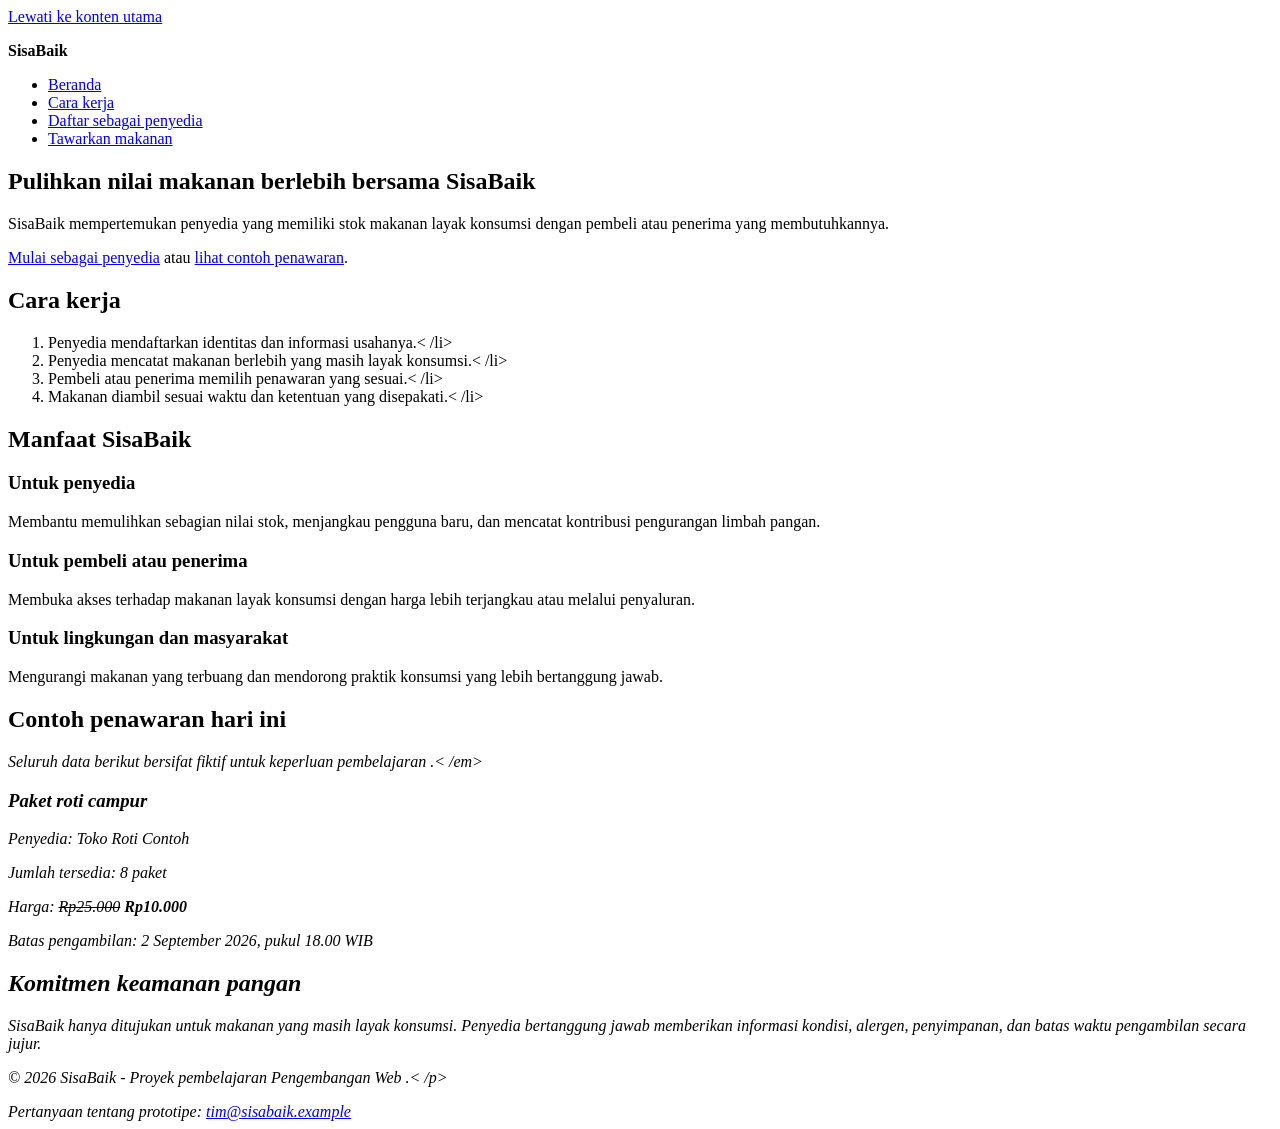
==== index.html @ 5f99ec4d "feat: add semantic SisaBaik information page" ====
<! doctype html>
<html lang="id">
<head>
    <meta charset="utf-8">
    <meta name="viewport" content="width=device-width, initial-scale=1">
    <meta
    name="description"
    content="SisaBaik membantu penyedia menawarkan makanan berlebih agar tetap bernilai, terjangkau, dan tidak
    terbuang."
    >
<title>Beranda | SisaBaik</title>
</head>
<body>
 <a href="#konten-utama">Lewati ke konten utama</a>

<header>
 <p><strong>SisaBaik</strong></p>
 <nav aria-label="Navigasi utama">
 <ul>
 <li><a href="index.html" aria-current="page">Beranda</a></li>
 <li><a href="#cara-kerja">Cara kerja</a></li>
 <li><a href="daftar-penyedia.html">Daftar sebagai penyedia</a></li>
 <li><a href="tawarkan-makanan.html">Tawarkan makanan</a></li>
</ul>
</nav>
</header>

<main id="konten-utama" tabindex="-1">
<section aria-labelledby="judul-utama">
<h1 id="judul-utama">Pulihkan nilai makanan berlebih bersama SisaBaik</h1>
<p>
SisaBaik mempertemukan penyedia yang memiliki stok makanan layak
konsumsi dengan pembeli atau penerima yang membutuhkannya.
</p>

<p>
<a href="daftar-penyedia.html">Mulai sebagai penyedia</a>
atau
<a href="#penawaran-contoh">lihat contoh penawaran</a>.
</p>
</section>

<section id="cara-kerja" aria-labelledby="judul-cara-kerja">
<h2 id="judul-cara-kerja">Cara kerja</h2>
<ol>
<li>Penyedia mendaftarkan identitas dan informasi usahanya.< /li>
<li>Penyedia mencatat makanan berlebih yang masih layak konsumsi.< /li>
<li>Pembeli atau penerima memilih penawaran yang sesuai.< /li>
<li>Makanan diambil sesuai waktu dan ketentuan yang disepakati.< /li>
</ol>
</section>

<section aria-labelledby="judul-manfaat">
<h2 id="judul-manfaat">Manfaat SisaBaik</h2>

<article>
<h3>Untuk penyedia</h3>
<p>
Membantu memulihkan sebagian nilai stok, menjangkau pengguna baru,
dan mencatat kontribusi pengurangan limbah pangan.
</p>
</article>

<article>
<h3>Untuk pembeli atau penerima</h3>
<p>
Membuka akses terhadap makanan layak konsumsi dengan harga lebih
terjangkau atau melalui penyaluran.
</p>
</article>

<article>
<h3>Untuk lingkungan dan masyarakat</h3>
<p>
Mengurangi makanan yang terbuang dan mendorong praktik konsumsi
yang lebih bertanggung jawab.
</p>
</article>
</section>

<section id="penawaran-contoh" aria-labelledby="judul-penawaran">
<h2 id="judul-penawaran">Contoh penawaran hari ini</h2>
<p><em>Seluruh data berikut bersifat fiktif untuk keperluan pembelajaran .< /em></p>

<article>
<h3>Paket roti campur</h3>
<p>Penyedia: Toko Roti Contoh</p>
<p>Jumlah tersedia: <data value="8">8 paket</data></p>
<p>Harga: <del>Rp25.000</del> <strong>Rp10.000</strong></p>
<p>
Batas pengambilan:
<time datetime="2026-09-02T18:00:00+07:00">
2 September 2026, pukul 18.00 WIB
</time>
</p>
</article>
</section>

<section aria-labelledby="judul-keamanan">
<h2 id="judul-keamanan">Komitmen keamanan pangan</h2>
<p>

SisaBaik hanya ditujukan untuk makanan yang masih layak konsumsi.
Penyedia bertanggung jawab memberikan informasi kondisi, alergen,
penyimpanan, dan batas waktu pengambilan secara jujur.
</p>
</section>
</main>

<footer>
<p>&copy; 2026 SisaBaik - Proyek pembelajaran Pengembangan Web .< /p>
<address>
Pertanyaan tentang prototipe:
<a href="mailto:tim@sisabaik.example">tim@sisabaik.example</a>
</address>
</footer>
</body>
</html>
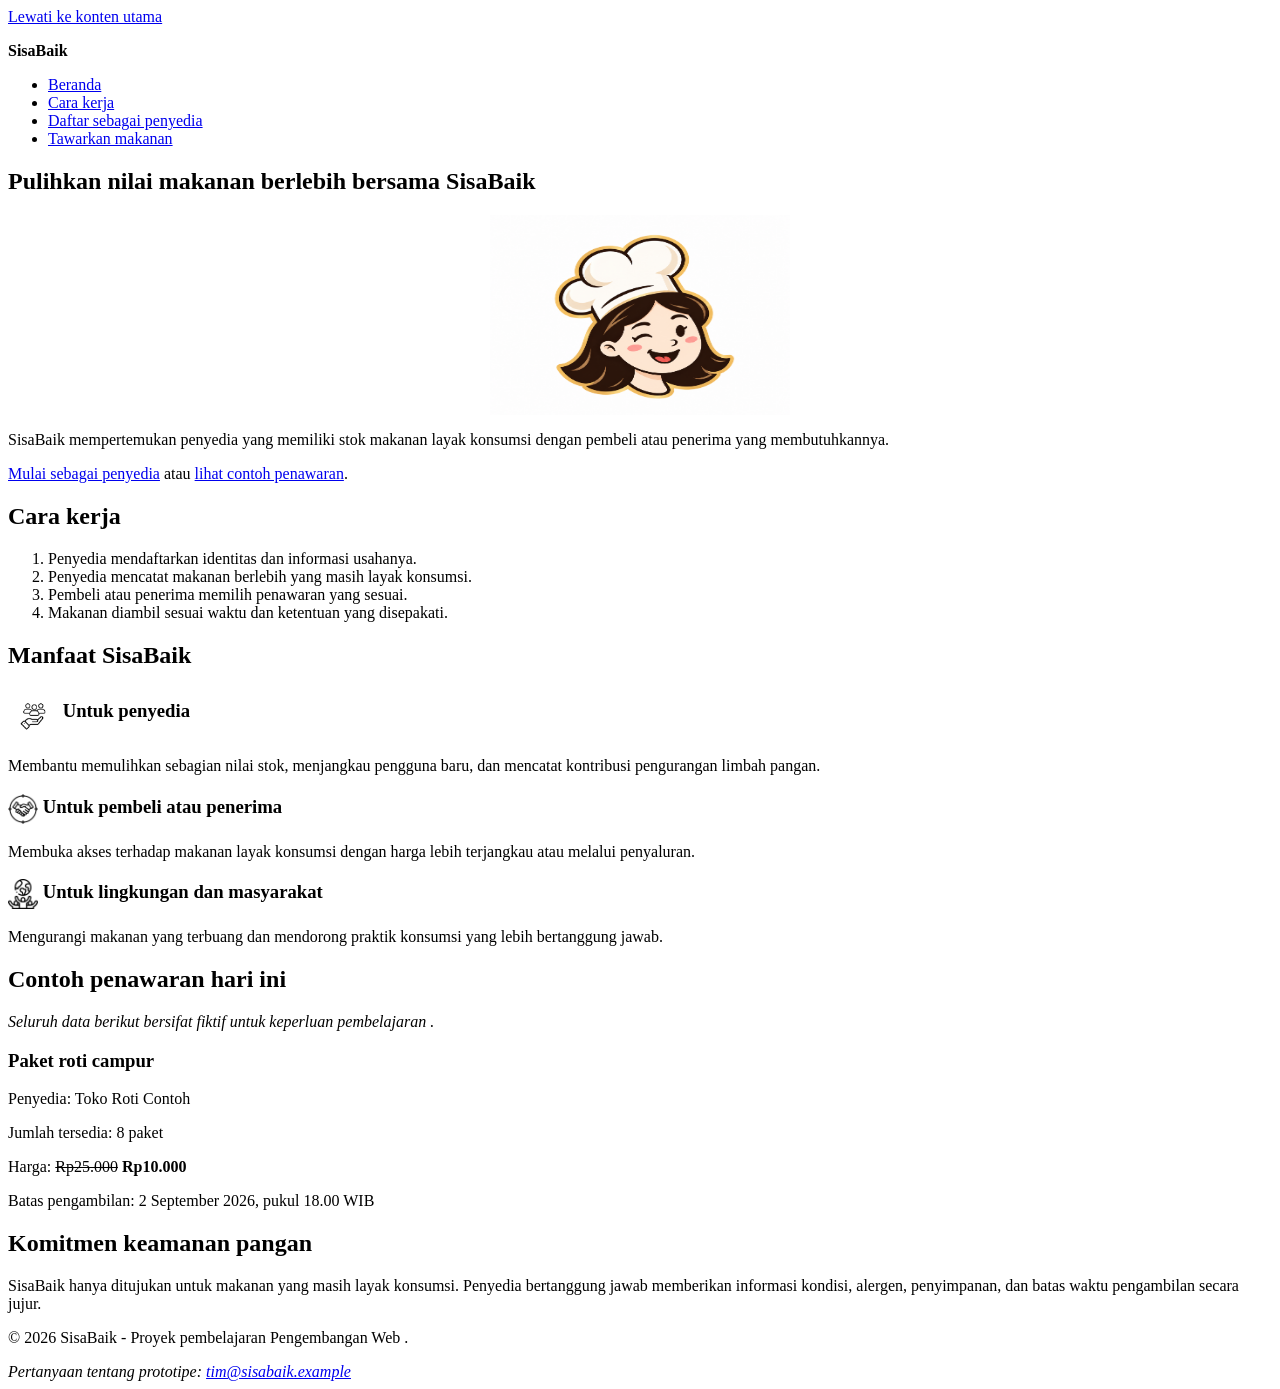
==== commit 5f84256b: "feat: add accessible surplus food offer form" ====
--- a/index.html
+++ b/index.html
@@ -1,119 +1,149 @@
-<! doctype html>
-<html lang="id">
-<head>
-    <meta charset="utf-8">
-    <meta name="viewport" content="width=device-width, initial-scale=1">
-    <meta
-    name="description"
-    content="SisaBaik membantu penyedia menawarkan makanan berlebih agar tetap bernilai, terjangkau, dan tidak
-    terbuang."
-    >
-<title>Beranda | SisaBaik</title>
-</head>
-<body>
- <a href="#konten-utama">Lewati ke konten utama</a>
+<!doctype html>
+    <html lang="id">
 
-<header>
- <p><strong>SisaBaik</strong></p>
- <nav aria-label="Navigasi utama">
- <ul>
- <li><a href="index.html" aria-current="page">Beranda</a></li>
- <li><a href="#cara-kerja">Cara kerja</a></li>
- <li><a href="daftar-penyedia.html">Daftar sebagai penyedia</a></li>
- <li><a href="tawarkan-makanan.html">Tawarkan makanan</a></li>
-</ul>
-</nav>
-</header>
+    <head>
+        <meta charset="utf-8">
+        <meta name="viewport" content="width=device-width, initial-scale=1">
+        <meta name="description" content="SisaBaik membantu penyedia menawarkan makanan berlebih agar tetap bernilai, terjangkau, dan tidak
+    terbuang.">
+        <title>Beranda | SisaBaik</title>
+    </head>
 
-<main id="konten-utama" tabindex="-1">
-<section aria-labelledby="judul-utama">
-<h1 id="judul-utama">Pulihkan nilai makanan berlebih bersama SisaBaik</h1>
-<p>
-SisaBaik mempertemukan penyedia yang memiliki stok makanan layak
-konsumsi dengan pembeli atau penerima yang membutuhkannya.
-</p>
+    <body>
+        <a href="#konten-utama">Lewati ke konten utama</a>
 
-<p>
-<a href="daftar-penyedia.html">Mulai sebagai penyedia</a>
-atau
-<a href="#penawaran-contoh">lihat contoh penawaran</a>.
-</p>
-</section>
+        <header>
+            <p><strong>SisaBaik</strong></p>
+            <nav aria-label="Navigasi utama">
+                <ul>
+                    <li><a href="index.html" aria-current="page">Beranda</a></li>
+                    <li><a href="#cara-kerja">Cara kerja</a></li>
+                    <li><a href="daftar-penyedia.html">Daftar sebagai penyedia</a></li>
+                    <li><a href="tawarkan-makanan.html">Tawarkan makanan</a></li>
+                </ul>
+            </nav>
+        </header>
 
-<section id="cara-kerja" aria-labelledby="judul-cara-kerja">
-<h2 id="judul-cara-kerja">Cara kerja</h2>
-<ol>
-<li>Penyedia mendaftarkan identitas dan informasi usahanya.< /li>
-<li>Penyedia mencatat makanan berlebih yang masih layak konsumsi.< /li>
-<li>Pembeli atau penerima memilih penawaran yang sesuai.< /li>
-<li>Makanan diambil sesuai waktu dan ketentuan yang disepakati.< /li>
-</ol>
-</section>
+        <main id="konten-utama" tabindex="-1">
+            <section aria-labelledby="judul-utama">
+                <h1 id="judul-utama">Pulihkan nilai makanan berlebih bersama SisaBaik</h1>
 
-<section aria-labelledby="judul-manfaat">
-<h2 id="judul-manfaat">Manfaat SisaBaik</h2>
+                <img 
+                src="image/Logo_SisaBaik.png" 
+                alt="Logo SisaBaik" 
+                width="300" height="200"
+                style="display: block; margin: 0 auto;">
 
-<article>
-<h3>Untuk penyedia</h3>
-<p>
-Membantu memulihkan sebagian nilai stok, menjangkau pengguna baru,
-dan mencatat kontribusi pengurangan limbah pangan.
-</p>
-</article>
+                <p>
+                    SisaBaik mempertemukan penyedia yang memiliki stok makanan layak
+                    konsumsi dengan pembeli atau penerima yang membutuhkannya.
+                </p>
 
-<article>
-<h3>Untuk pembeli atau penerima</h3>
-<p>
-Membuka akses terhadap makanan layak konsumsi dengan harga lebih
-terjangkau atau melalui penyaluran.
-</p>
-</article>
+                <p>
+                    <a href="daftar-penyedia.html">Mulai sebagai penyedia</a>
+                    atau
+                    <a href="#penawaran-contoh">lihat contoh penawaran</a>.
+                </p>
+            </section>
 
-<article>
-<h3>Untuk lingkungan dan masyarakat</h3>
-<p>
-Mengurangi makanan yang terbuang dan mendorong praktik konsumsi
-yang lebih bertanggung jawab.
-</p>
-</article>
-</section>
+            <section id="cara-kerja" aria-labelledby="judul-cara-kerja">
+                <h2 id="judul-cara-kerja">Cara kerja</h2>
+                <ol>
+                    <li>Penyedia mendaftarkan identitas dan informasi usahanya.</li>
+                    <li>Penyedia mencatat makanan berlebih yang masih layak konsumsi.</li>
+                    <li>Pembeli atau penerima memilih penawaran yang sesuai.</li>
+                    <li>Makanan diambil sesuai waktu dan ketentuan yang disepakati.</li>
+                </ol>
+            </section>
 
-<section id="penawaran-contoh" aria-labelledby="judul-penawaran">
-<h2 id="judul-penawaran">Contoh penawaran hari ini</h2>
-<p><em>Seluruh data berikut bersifat fiktif untuk keperluan pembelajaran .< /em></p>
+            <section aria-labelledby="judul-manfaat">
+                <h2 id="judul-manfaat">Manfaat SisaBaik</h2>
 
-<article>
-<h3>Paket roti campur</h3>
-<p>Penyedia: Toko Roti Contoh</p>
-<p>Jumlah tersedia: <data value="8">8 paket</data></p>
-<p>Harga: <del>Rp25.000</del> <strong>Rp10.000</strong></p>
-<p>
-Batas pengambilan:
-<time datetime="2026-09-02T18:00:00+07:00">
-2 September 2026, pukul 18.00 WIB
-</time>
-</p>
-</article>
-</section>
+                <article>
+                    <h3>
+                    <img 
+                    src="image/icon_penyedia.jpg" 
+                    alt="Icon Penyedia"
+                    width="50"
+                    height="50"
+                    style="vertical-align: middle;" >
+                    Untuk penyedia
+                </h3>
+                    <p>
+                        Membantu memulihkan sebagian nilai stok, menjangkau pengguna baru,
+                        dan mencatat kontribusi pengurangan limbah pangan.
+                    </p>
+                </article>
 
-<section aria-labelledby="judul-keamanan">
-<h2 id="judul-keamanan">Komitmen keamanan pangan</h2>
-<p>
+                <article>
+                    <h3>
+                    <img 
+                    src="image/icon_pembelidanpenerima.jpg" 
+                    alt="Icon Pembeli dan Penerima"
+                    width="30"
+                    height="30"
+                    style="vertical-align: middle;" >
+                    Untuk pembeli atau penerima
+                </h3>
+                    <p>
+                        Membuka akses terhadap makanan layak konsumsi dengan harga lebih
+                        terjangkau atau melalui penyaluran.
+                    </p>
+                </article>
 
-SisaBaik hanya ditujukan untuk makanan yang masih layak konsumsi.
-Penyedia bertanggung jawab memberikan informasi kondisi, alergen,
-penyimpanan, dan batas waktu pengambilan secara jujur.
-</p>
-</section>
-</main>
+                <article>
+                    <h3>
+                    <img 
+                    src="image/icon_lingkungandanmasyarakat.jpg" 
+                    alt="Icon Lingkungan dan Masyarakat"
+                    width="30"
+                    height="30"
+                    style="vertical-align: middle;" >  
+                    Untuk lingkungan dan masyarakat
+                </h3> 
+                    <p>
+                        Mengurangi makanan yang terbuang dan mendorong praktik konsumsi
+                        yang lebih bertanggung jawab.
+                    </p>
+                </article>
+            </section>
+            <section id="penawaran-contoh" aria-labelledby="judul-penawaran">
+                <h2 id="judul-penawaran">Contoh penawaran hari ini</h2>
+                <p><em>Seluruh data berikut bersifat fiktif untuk keperluan pembelajaran .</em>
+                </p>
 
-<footer>
-<p>&copy; 2026 SisaBaik - Proyek pembelajaran Pengembangan Web .< /p>
-<address>
-Pertanyaan tentang prototipe:
-<a href="mailto:tim@sisabaik.example">tim@sisabaik.example</a>
-</address>
-</footer>
-</body>
-</html>
+                <article>
+                    <h3>Paket roti campur</h3>
+                    <p>Penyedia: Toko Roti Contoh</p>
+                    <p>Jumlah tersedia: <data value="8">8 paket</data></p>
+                    <p>Harga: <del>Rp25.000</del> <strong>Rp10.000</strong></p>
+                    <p>
+                        Batas pengambilan:
+                        <time datetime="2026-09-02T18:00:00+07:00">
+                            2 September 2026, pukul 18.00 WIB
+                        </time>
+                    </p>
+                </article>
+            </section>
 
+            <section aria-labelledby="judul-keamanan">
+                <h2 id="judul-keamanan">Komitmen keamanan pangan</h2>
+                <p>
+
+                    SisaBaik hanya ditujukan untuk makanan yang masih layak konsumsi.
+                    Penyedia bertanggung jawab memberikan informasi kondisi, alergen,
+                    penyimpanan, dan batas waktu pengambilan secara jujur.
+                </p>
+            </section>
+        </main>
+
+        <footer>
+            <p>&copy; 2026 SisaBaik - Proyek pembelajaran Pengembangan Web .</p>
+                    <address>
+                        Pertanyaan tentang prototipe:
+                        <a href="mailto:tim@sisabaik.example">tim@sisabaik.example</a>
+                    </address>
+        </footer>
+    </body>
+
+    </html>
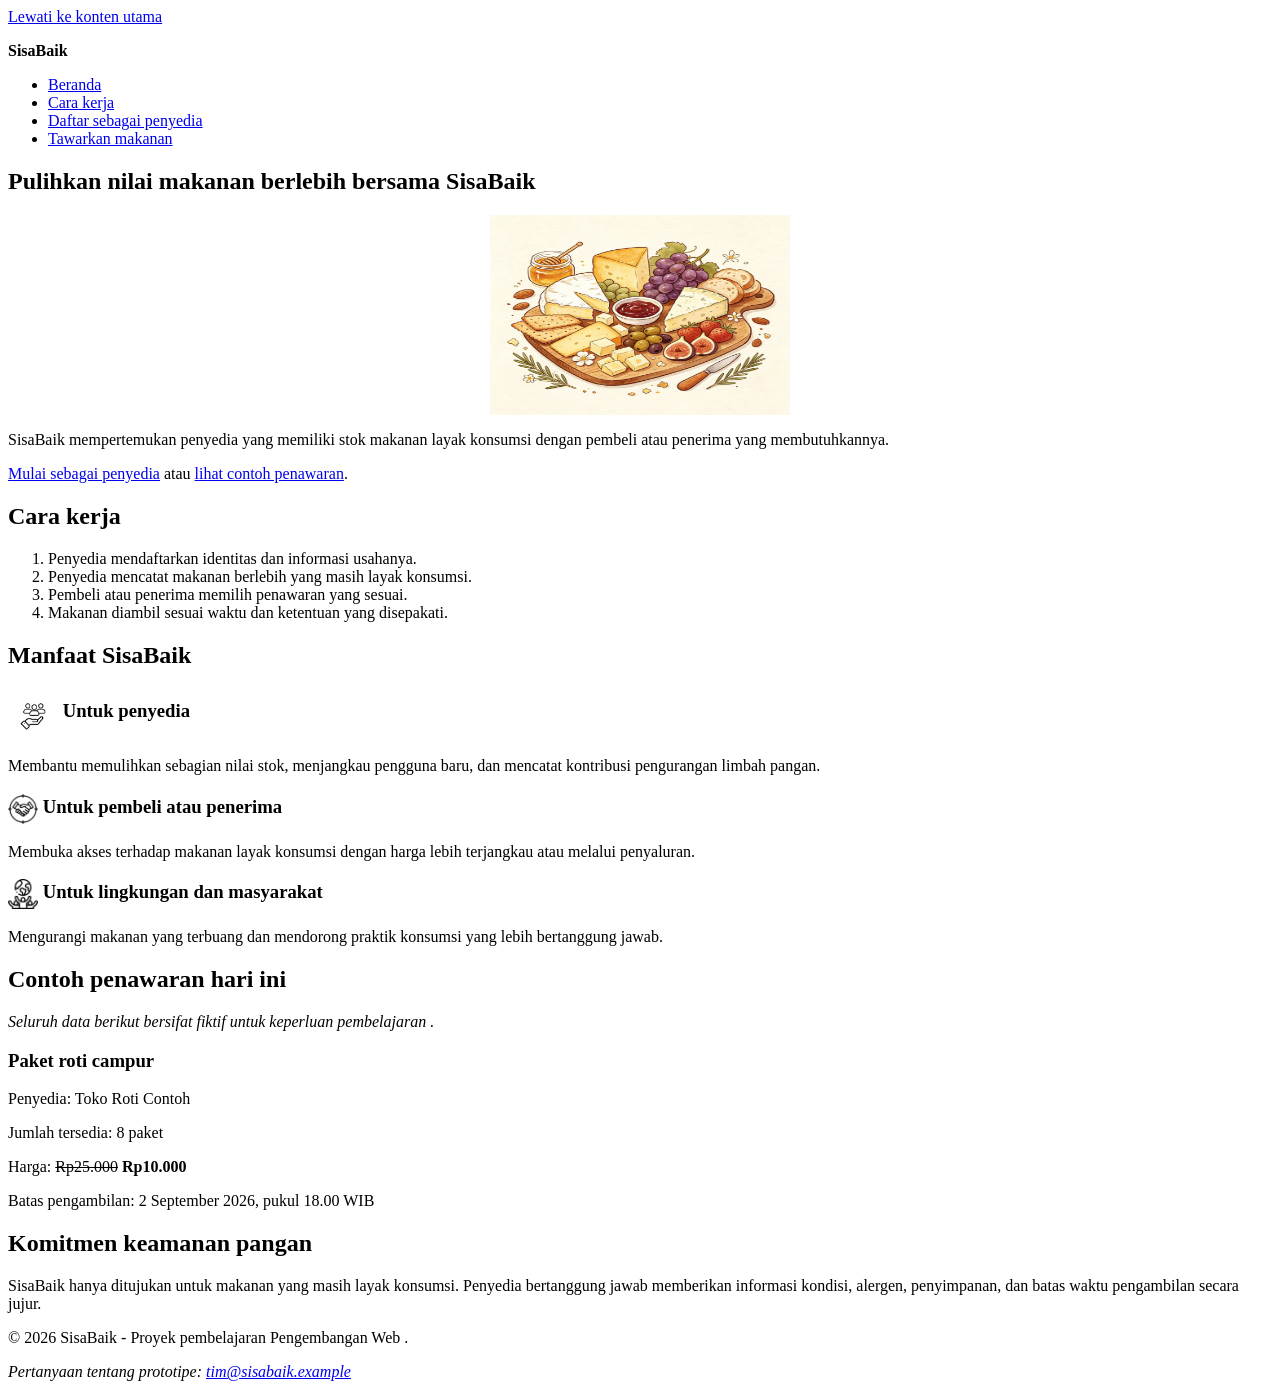
==== commit f5503b80: "docs: fix README formatting" ====
--- a/index.html
+++ b/index.html
@@ -29,7 +29,7 @@
                 <h1 id="judul-utama">Pulihkan nilai makanan berlebih bersama SisaBaik</h1>
 
                 <img 
-                src="image/Logo_SisaBaik.png" 
+                src="image/Logo_SisaBaik.jpg" 
                 alt="Logo SisaBaik" 
                 width="300" height="200"
                 style="display: block; margin: 0 auto;">
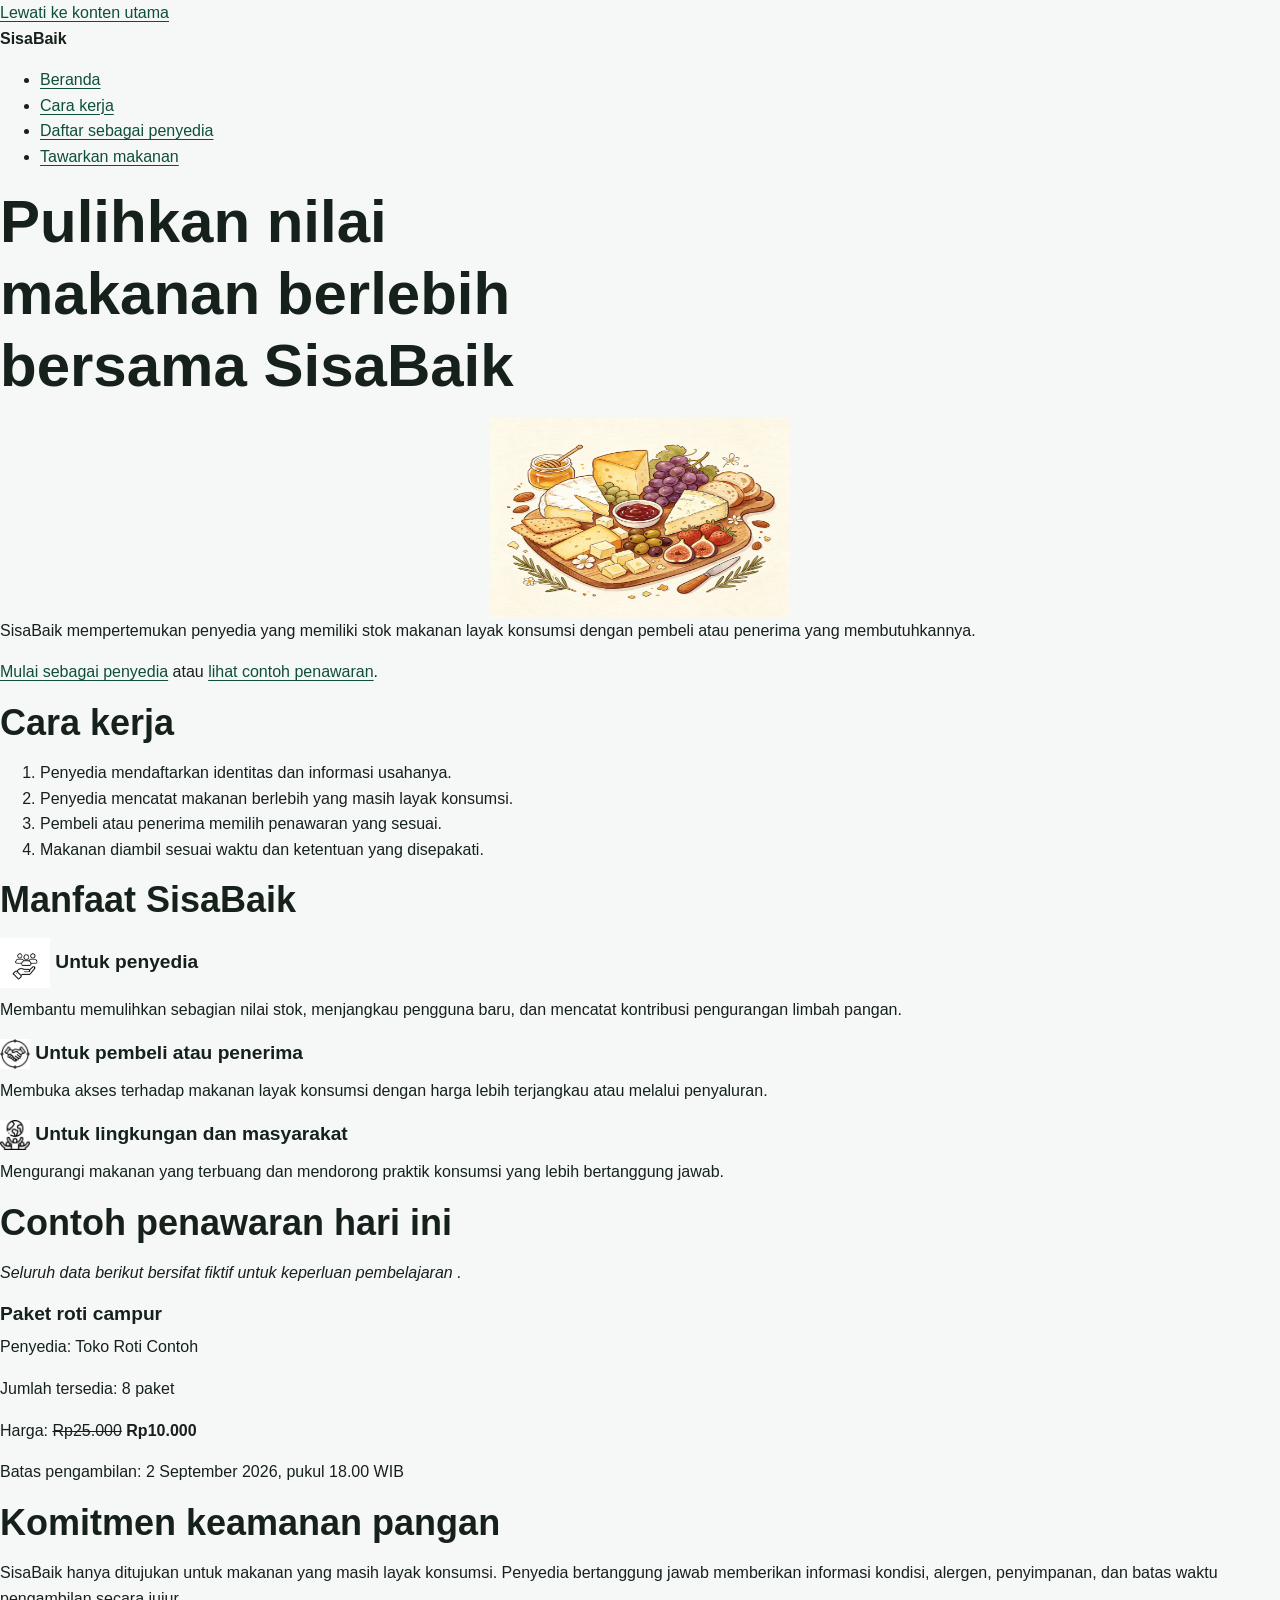
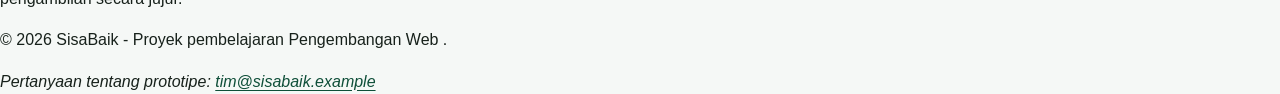
==== commit ac0a3110: "feat: add responsive SisaBaik visual system" ====
--- a/index.html
+++ b/index.html
@@ -7,6 +7,7 @@
         <meta name="description" content="SisaBaik membantu penyedia menawarkan makanan berlebih agar tetap bernilai, terjangkau, dan tidak
     terbuang.">
         <title>Beranda | SisaBaik</title>
+        <link rel="stylesheet" href="styles.css">
     </head>
 
     <body>
--- a/styles.css
+++ b/styles.css
@@ -0,0 +1,433 @@
+:root {
+  --color-primary: #176b4d;
+  --color-primary-dark: #0f4f39;
+  --color-primary-soft: #e8f5ef;
+  --color-accent: #f2b84b;
+  --color-text: #17211b;
+  --color-muted: #52615a;
+  --color-surface: #ffffff;
+  --color-background: #f5f8f6;
+  --color-border: #cbd8d1;
+  --color-danger: #a52a2a;
+  --shadow-card: 0 0.5rem 1.5rem rgb(23 33 27 / 10%);
+  --radius-small: 0.5rem;
+  --radius-medium: 0.9rem;
+  --radius-large: 1.4rem;
+  --content-width: 72rem;
+}
+
+*,
+*::before,
+*::after {
+  box-sizing: border-box;
+}
+
+html {
+  scroll-behavior: smooth;
+}
+
+body {
+  margin: 0;
+  background: var(--color-background);
+  color: var(--color-text);
+  font-family: Arial, Helvetica, sans-serif;
+  font-size: 1rem;
+  line-height: 1.6;
+}
+
+h1,
+h2,
+h3,
+p {
+  margin-block-start: 0;
+}
+
+h1,
+h2,
+h3 {
+  line-height: 1.2;
+}
+
+h1 {
+  max-width: 18ch;
+  margin-block-end: 1rem;
+  font-size: clamp(2rem, 7vw, 3.75rem);
+}
+
+h2 {
+  margin-block-end: 1rem;
+  font-size: clamp(1.5rem, 4vw, 2.25rem);
+}
+
+h3 {
+  margin-block-end: 0.6rem;
+  font-size: 1.2rem;
+}
+
+a {
+  color: var(--color-primary-dark);
+  text-underline-offset: 0.2em;
+}
+
+a:hover {
+  text-decoration-thickness: 0.18em;
+}
+
+:focus-visible {
+  outline: 0.2rem solid var(--color-accent);
+  outline-offset: 0.2rem;
+}
+
+.skip-link {
+  position: absolute;
+  inset-block-start: 0.5rem;
+  inset-inline-start: 0.5rem;
+  z-index: 100;
+  padding: 0.7rem 1rem;
+  border-radius: var(--radius-small);
+  background: var(--color-text);
+  color: var(--color-surface);
+  transform: translateY(-180%);
+}
+
+.skip-link:focus {
+  transform: translateY(0);
+}
+
+.container {
+  width: min(100% - 2rem, var(--content-width));
+  margin-inline: auto;
+}
+
+.site-header {
+  background: var(--color-surface);
+  border-block-end: 0.0625rem solid var(--color-border);
+}
+
+.header-layout {
+  display: flex;
+  flex-direction: column;
+  gap: 0.75rem;
+  padding-block: 1rem;
+}
+
+.brand {
+  margin: 0;
+  color: var(--color-primary-dark);
+  font-size: 1.4rem;
+  font-weight: 700;
+}
+
+.nav-list {
+  display: flex;
+  flex-wrap: wrap;
+  gap: 0.5rem 1rem;
+  margin: 0;
+  padding: 0;
+  list-style: none;
+}
+
+.nav-list a {
+  display: inline-block;
+  padding-block: 0.35rem;
+  font-weight: 700;
+}
+
+.nav-list a[aria-current="page"] {
+  color: var(--color-primary);
+  text-decoration-thickness: 0.2em;
+}
+
+.hero {
+  padding-block: clamp(3rem, 10vw, 7rem);
+  background:
+    linear-gradient(135deg, rgb(232 245 239 / 95%), rgb(255 255 255 / 92%));
+}
+
+.hero-layout {
+  display: grid;
+  gap: 2rem;
+  align-items: center;
+}
+
+.eyebrow {
+  margin-block-end: 0.5rem;
+  color: var(--color-primary-dark);
+  font-weight: 700;
+  letter-spacing: 0.05em;
+  text-transform: uppercase;
+}
+
+.lead {
+  max-width: 62ch;
+  color: var(--color-muted);
+  font-size: 1.1rem;
+}
+
+.hero-panel {
+  padding: 1.5rem;
+  border: 0.0625rem solid var(--color-border);
+  border-radius: var(--radius-large);
+  background: var(--color-surface);
+  box-shadow: var(--shadow-card);
+}
+
+.hero-panel strong {
+  display: block;
+  color: var(--color-primary-dark);
+  font-size: 2rem;
+}
+
+.button-group,
+.form-actions {
+  display: flex;
+  flex-wrap: wrap;
+  gap: 0.75rem;
+  align-items: center;
+}
+
+.button {
+  display: inline-block;
+  padding: 0.75rem 1rem;
+  border: 0.125rem solid var(--color-primary);
+  border-radius: var(--radius-small);
+  background: var(--color-primary);
+  color: var(--color-surface);
+  font: inherit;
+  font-weight: 700;
+  line-height: 1.2;
+  text-decoration: none;
+  cursor: pointer;
+}
+
+.button:hover {
+  background: var(--color-primary-dark);
+  border-color: var(--color-primary-dark);
+}
+
+.button-secondary {
+  background: transparent;
+  color: var(--color-primary-dark);
+}
+
+.section {
+  padding-block: clamp(2.5rem, 7vw, 5rem);
+}
+
+.section-alt {
+  background: var(--color-surface);
+}
+
+.section-intro {
+  max-width: 65ch;
+  color: var(--color-muted);
+}
+
+.steps-grid,
+.benefit-grid,
+.offer-grid {
+  display: grid;
+  grid-template-columns: 1fr;
+  gap: 1rem;
+}
+.card {
+  padding: 1.25rem;
+  border: 0.0625rem solid var(--color-border);
+  border-radius: var(--radius-medium);
+  background: var(--color-surface);
+  box-shadow: var(--shadow-card);
+}
+
+.step-number {
+  display: inline-grid;
+  width: 2.25rem;
+  height: 2.25rem;
+  margin-block-end: 0.75rem;
+  place-items: center;
+  border-radius: 50%;
+  background: var(--color-primary-soft);
+  color: var(--color-primary-dark);
+  font-weight: 700;
+}
+
+.offer-card {
+  display: flex;
+  flex-direction: column;
+  overflow: hidden;
+  border: 0.0625rem solid var(--color-border);
+  border-radius: var(--radius-medium);
+  background: var(--color-surface);
+  box-shadow: var(--shadow-card);
+}
+
+.offer-card__visual {
+  min-height: 8rem;
+  background: linear-gradient(
+    135deg,
+    var(--color-primary),
+    var(--color-primary-dark)
+  );
+}
+
+.offer-card__content {
+  display: flex;
+  flex: 1;
+  flex-direction: column;
+  padding: 1.25rem;
+}
+
+.offer-card__meta {
+  color: var(--color-muted);
+}
+
+.offer-card__price {
+  margin-block-start: auto;
+  font-size: 1.15rem;
+}
+
+.badge {
+  display: inline-block;
+  width: fit-content;
+  margin-block-end: 0.75rem;
+  padding: 0.25rem 0.6rem;
+  border-radius: 999px;
+  background: var(--color-primary-soft);
+  color: var(--color-primary-dark);
+  font-size: 0.85rem;
+  font-weight: 700;
+}
+
+.notice {
+  padding: 1rem;
+  border-inline-start: 0.3rem solid var(--color-primary);
+  border-radius: var(--radius-small);
+  background: var(--color-primary-soft);
+}
+
+.page-heading {
+  padding-block: clamp(2.5rem, 7vw, 5rem) 2rem;
+}
+
+.form-card {
+  max-width: 56rem;
+  margin-block-end: 3rem;
+  padding: clamp(1rem, 4vw, 2rem);
+  border: 0.0625rem solid var(--color-border);
+  border-radius: var(--radius-large);
+  background: var(--color-surface);
+  box-shadow: var(--shadow-card);
+}
+
+.form-section {
+  margin: 0 0 1.5rem;
+  padding: 1.25rem;
+  border: 0.0625rem solid var(--color-border);
+  border-radius: var(--radius-medium);
+}
+
+.form-section legend {
+  padding-inline: 0.4rem;
+  color: var(--color-primary-dark);
+  font-size: 1.1rem;
+  font-weight: 700;
+}
+
+label {
+  display: inline-block;
+  margin-block-end: 0.35rem;
+  font-weight: 700;
+}
+
+input,
+select,
+textarea {
+  width: 100%;
+  padding: 0.7rem 0.75rem;
+  border: 0.0625rem solid #809087;
+  border-radius: var(--radius-small);
+  background: var(--color-surface);
+  color: var(--color-text);
+  font: inherit;
+}
+
+textarea {
+  resize: vertical;
+}
+
+input:focus,
+select:focus,
+textarea:focus {
+  border-color: var(--color-primary-dark);
+}
+
+input[type="checkbox"],
+input[type="radio"] {
+  width: 1.1rem;
+  height: 1.1rem;
+  margin: 0.2rem 0 0;
+  accent-color: var(--color-primary);
+}
+
+.required-note {
+  color: var(--color-muted);
+}
+
+.site-footer {
+  padding-block: 2rem;
+  background: var(--color-primary-dark);
+  color: var(--color-surface);
+}
+
+.site-footer a {
+  color: var(--color-surface);
+}
+
+.footer-layout {
+  display: flex;
+  flex-direction: column;
+  gap: 0.5rem;
+}
+
+.footer-layout p,
+.footer-layout address {
+  margin: 0;
+}
+
+@media (min-width: 48rem) {
+  .header-layout {
+    flex-direction: row;
+    justify-content: space-between;
+    align-items: center;
+  }
+
+  .hero-layout {
+    grid-template-columns: minmax(0, 1.5fr) minmax(15rem, 0.7fr);
+  }
+
+  .steps-grid,
+  .benefit-grid {
+    grid-template-columns: repeat(3, minmax(0, 1fr));
+  }
+
+  .offer-grid {
+    grid-template-columns: repeat(2, minmax(0, 1fr));
+  }
+
+  .footer-layout {
+    flex-direction: row;
+    justify-content: space-between;
+    align-items: center;
+  }
+}
+
+@media (min-width: 68rem) {
+  .offer-grid {
+    grid-template-columns: repeat(3, minmax(0, 1fr));
+  }
+}
+
+@media (prefers-reduced-motion: reduce) {
+  html {
+    scroll-behavior: auto;
+  }
+}
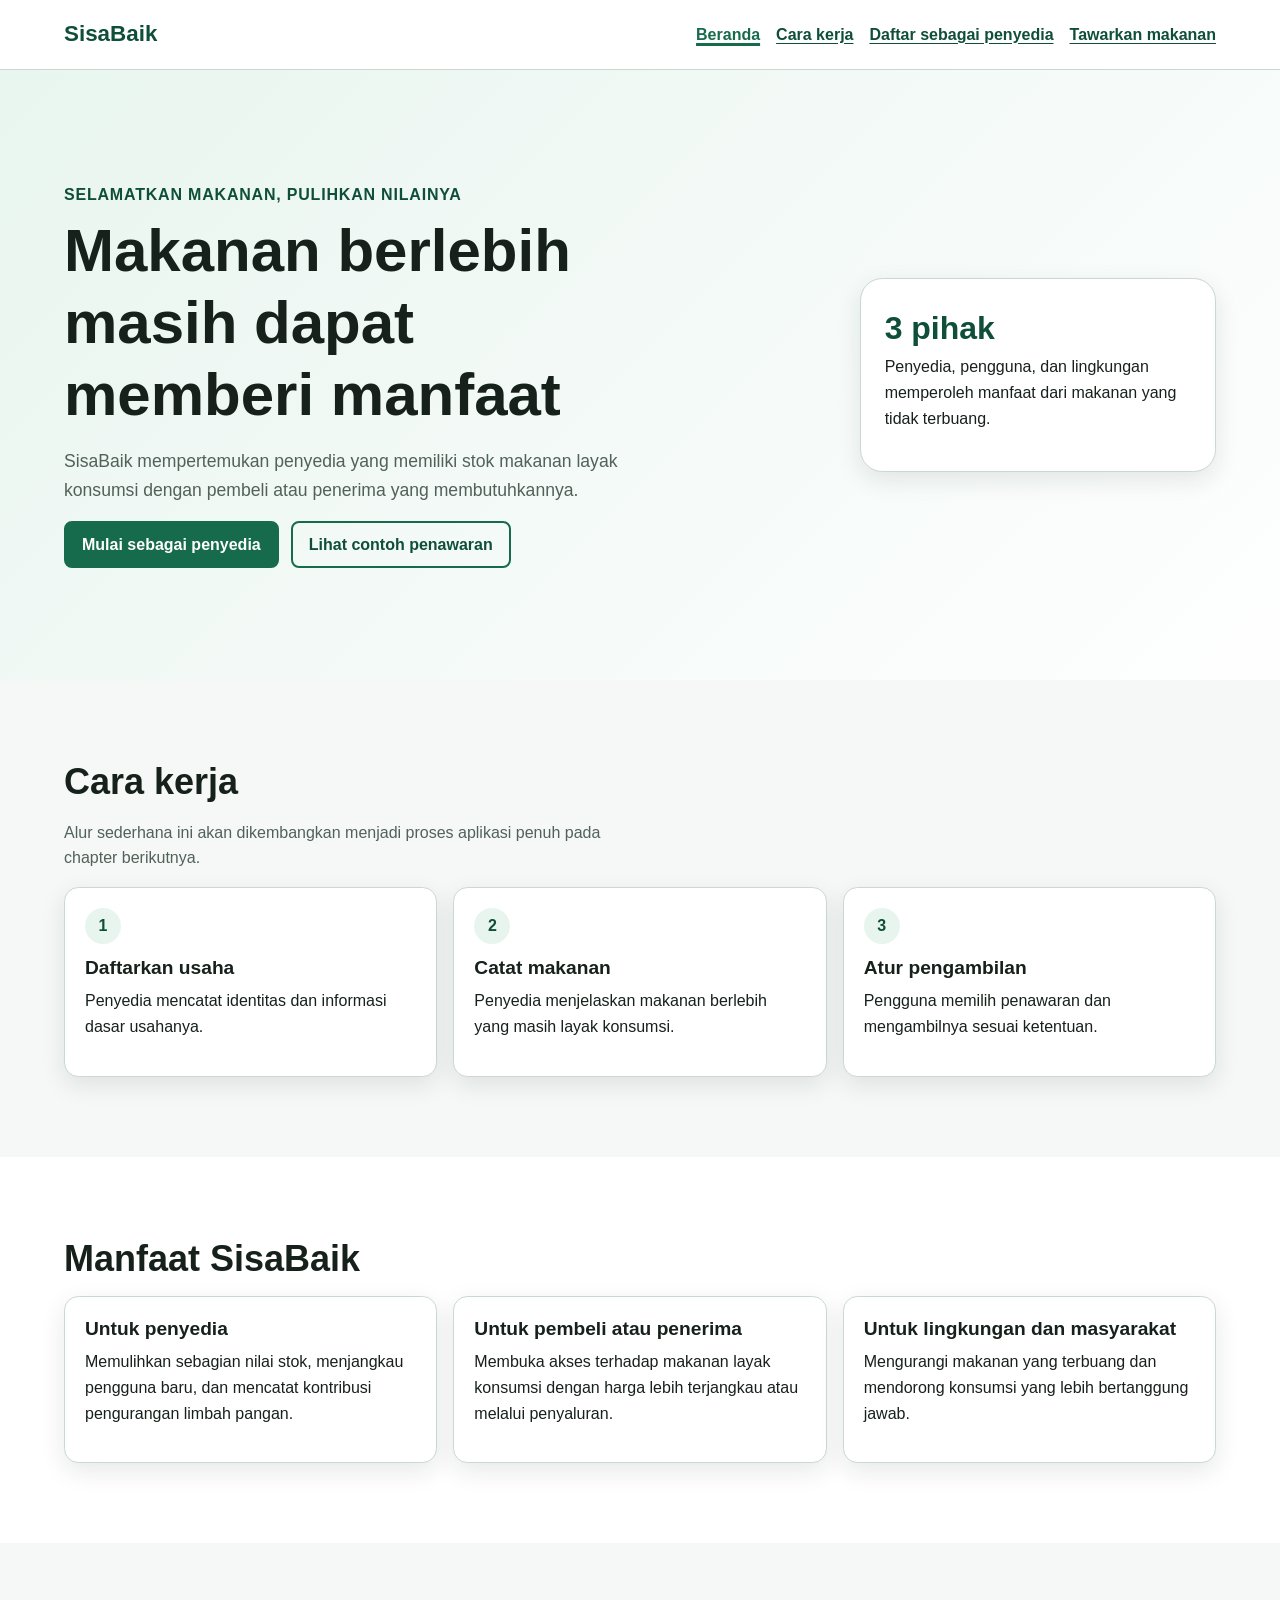
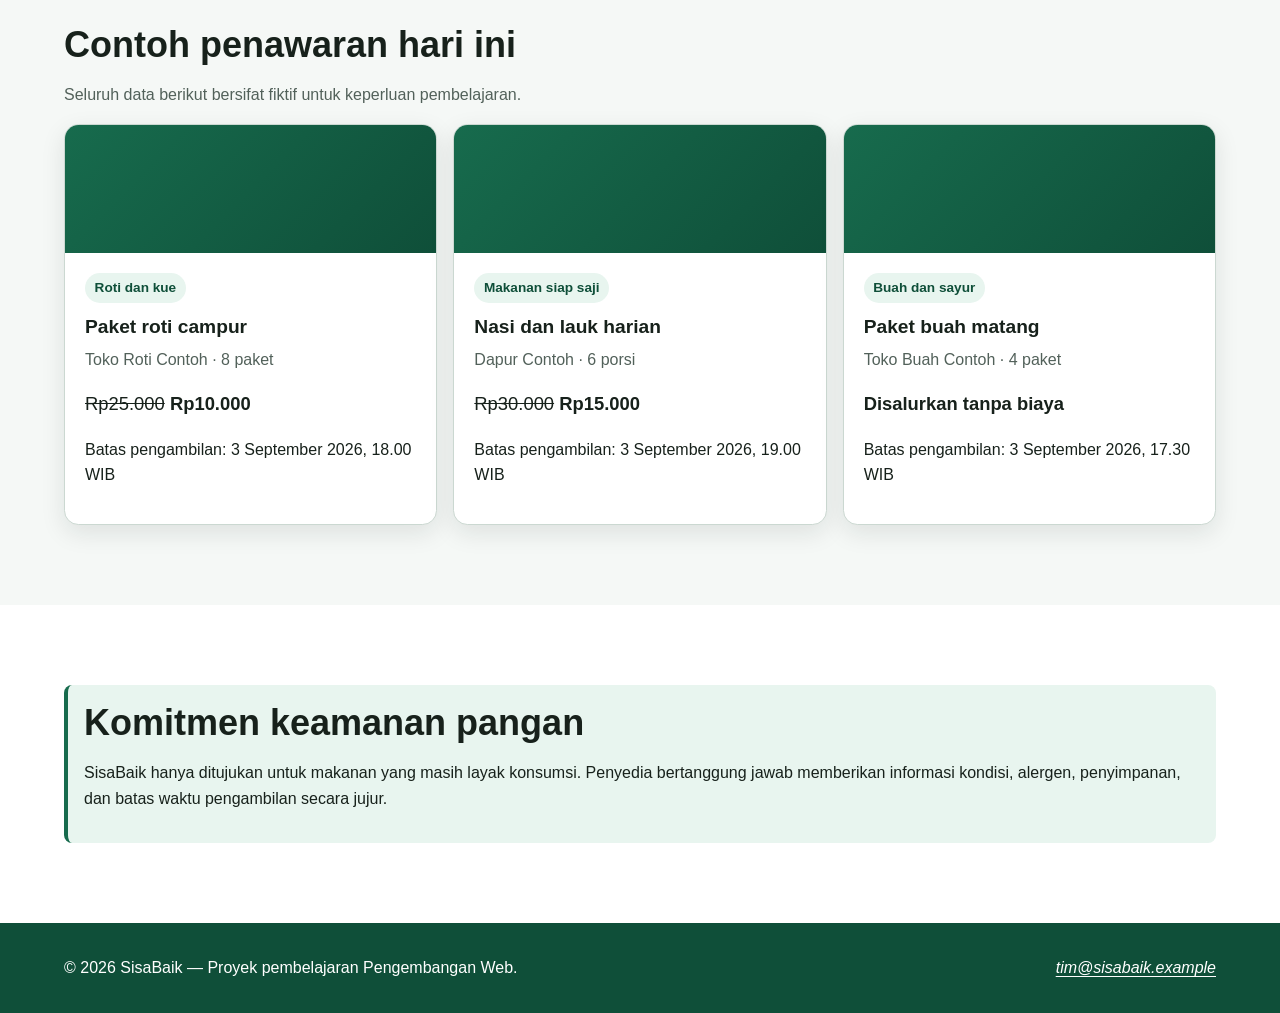
==== commit 3aae457d: "style: apply responsive layout to SisaBaik pages" ====
--- a/index.html
+++ b/index.html
@@ -1,150 +1,275 @@
 <!doctype html>
-    <html lang="id">
-
-    <head>
-        <meta charset="utf-8">
-        <meta name="viewport" content="width=device-width, initial-scale=1">
-        <meta name="description" content="SisaBaik membantu penyedia menawarkan makanan berlebih agar tetap bernilai, terjangkau, dan tidak
-    terbuang.">
-        <title>Beranda | SisaBaik</title>
-        <link rel="stylesheet" href="styles.css">
-    </head>
-
-    <body>
-        <a href="#konten-utama">Lewati ke konten utama</a>
-
-        <header>
-            <p><strong>SisaBaik</strong></p>
-            <nav aria-label="Navigasi utama">
-                <ul>
-                    <li><a href="index.html" aria-current="page">Beranda</a></li>
-                    <li><a href="#cara-kerja">Cara kerja</a></li>
-                    <li><a href="daftar-penyedia.html">Daftar sebagai penyedia</a></li>
-                    <li><a href="tawarkan-makanan.html">Tawarkan makanan</a></li>
-                </ul>
-            </nav>
-        </header>
-
-        <main id="konten-utama" tabindex="-1">
-            <section aria-labelledby="judul-utama">
-                <h1 id="judul-utama">Pulihkan nilai makanan berlebih bersama SisaBaik</h1>
-
-                <img 
-                src="image/Logo_SisaBaik.jpg" 
-                alt="Logo SisaBaik" 
-                width="300" height="200"
-                style="display: block; margin: 0 auto;">
+<html lang="id">
+  <head>
+    <meta charset="utf-8">
+    <meta name="viewport" content="width=device-width, initial-scale=1">
+    <meta
+      name="description"
+      content="SisaBaik membantu penyedia menawarkan makanan berlebih agar tetap bernilai, terjangkau, dan tidak terbuang."
+    >
+    <title>Beranda | SisaBaik</title>
+    <link rel="stylesheet" href="styles.css">
+  </head>
+
+  <body>
+    <a class="skip-link" href="#konten-utama">Lewati ke konten utama</a>
+
+    <header class="site-header">
+      <div class="container header-layout">
+        <p class="brand">SisaBaik</p>
+
+        <nav aria-label="Navigasi utama">
+          <ul class="nav-list">
+            <li>
+              <a href="index.html" aria-current="page">Beranda</a>
+            </li>
+            <li>
+              <a href="#cara-kerja">Cara kerja</a>
+            </li>
+            <li>
+              <a href="daftar-penyedia.html">Daftar sebagai penyedia</a>
+            </li>
+            <li>
+              <a href="tawarkan-makanan.html">Tawarkan makanan</a>
+            </li>
+          </ul>
+        </nav>
+      </div>
+    </header>
+
+    <main id="konten-utama" tabindex="-1">
+      <section class="hero" aria-labelledby="judul-utama">
+        <div class="container hero-layout">
+          <div>
+            <p class="eyebrow">Selamatkan makanan, pulihkan nilainya</p>
+
+            <h1 id="judul-utama">
+              Makanan berlebih masih dapat memberi manfaat
+            </h1>
+
+            <p class="lead">
+              SisaBaik mempertemukan penyedia yang memiliki stok makanan layak
+              konsumsi dengan pembeli atau penerima yang membutuhkannya.
+            </p>
+
+            <div class="button-group">
+              <a class="button" href="daftar-penyedia.html">
+                Mulai sebagai penyedia
+              </a>
+
+              <a class="button button-secondary" href="#penawaran-contoh">
+                Lihat contoh penawaran
+              </a>
+            </div>
+          </div>
+
+          <aside class="hero-panel" aria-label="Ringkasan manfaat SisaBaik">
+            <strong>3 pihak</strong>
+            <p>
+              Penyedia, pengguna, dan lingkungan memperoleh manfaat dari
+              makanan yang tidak terbuang.
+            </p>
+          </aside>
+        </div>
+      </section>
+
+      <section
+        class="section"
+        id="cara-kerja"
+        aria-labelledby="judul-cara-kerja"
+      >
+        <div class="container">
+          <h2 id="judul-cara-kerja">Cara kerja</h2>
+
+          <p class="section-intro">
+            Alur sederhana ini akan dikembangkan menjadi proses aplikasi penuh
+            pada chapter berikutnya.
+          </p>
+
+          <div class="steps-grid">
+            <article class="card">
+              <span class="step-number" aria-hidden="true">1</span>
+              <h3>Daftarkan usaha</h3>
+              <p>
+                Penyedia mencatat identitas dan informasi dasar usahanya.
+              </p>
+            </article>
+
+            <article class="card">
+              <span class="step-number" aria-hidden="true">2</span>
+              <h3>Catat makanan</h3>
+              <p>
+                Penyedia menjelaskan makanan berlebih yang masih layak
+                konsumsi.
+              </p>
+            </article>
+
+            <article class="card">
+              <span class="step-number" aria-hidden="true">3</span>
+              <h3>Atur pengambilan</h3>
+              <p>
+                Pengguna memilih penawaran dan mengambilnya sesuai ketentuan.
+              </p>
+            </article>
+          </div>
+        </div>
+      </section>
+
+      <section class="section section-alt" aria-labelledby="judul-manfaat">
+        <div class="container">
+          <h2 id="judul-manfaat">Manfaat SisaBaik</h2>
+
+          <div class="benefit-grid">
+            <article class="card">
+              <h3>Untuk penyedia</h3>
+              <p>
+                Memulihkan sebagian nilai stok, menjangkau pengguna baru, dan
+                mencatat kontribusi pengurangan limbah pangan.
+              </p>
+            </article>
+
+            <article class="card">
+              <h3>Untuk pembeli atau penerima</h3>
+              <p>
+                Membuka akses terhadap makanan layak konsumsi dengan harga
+                lebih terjangkau atau melalui penyaluran.
+              </p>
+            </article>
+
+            <article class="card">
+              <h3>Untuk lingkungan dan masyarakat</h3>
+              <p>
+                Mengurangi makanan yang terbuang dan mendorong konsumsi yang
+                lebih bertanggung jawab.
+              </p>
+            </article>
+          </div>
+        </div>
+      </section>
+
+      <section
+        class="section"
+        id="penawaran-contoh"
+        aria-labelledby="judul-penawaran"
+      >
+        <div class="container">
+          <h2 id="judul-penawaran">Contoh penawaran hari ini</h2>
+
+          <p class="section-intro">
+            Seluruh data berikut bersifat fiktif untuk keperluan pembelajaran.
+          </p>
+
+          <div class="offer-grid">
+            <article class="offer-card">
+              <div class="offer-card__visual" aria-hidden="true"></div>
+
+              <div class="offer-card__content">
+                <span class="badge">Roti dan kue</span>
+
+                <h3>Paket roti campur</h3>
+
+                <p class="offer-card__meta">
+                  Toko Roti Contoh ·
+                  <data value="8">8 paket</data>
+                </p>
+
+                <p class="offer-card__price">
+                  <del>Rp25.000</del>
+                  <strong>Rp10.000</strong>
+                </p>
 
                 <p>
-                    SisaBaik mempertemukan penyedia yang memiliki stok makanan layak
-                    konsumsi dengan pembeli atau penerima yang membutuhkannya.
+                  Batas pengambilan:
+                  <time datetime="2026-09-03T18:00:00+07:00">
+                    3 September 2026, 18.00 WIB
+                  </time>
+                </p>
+              </div>
+            </article>
+
+            <article class="offer-card">
+              <div class="offer-card__visual" aria-hidden="true"></div>
+
+              <div class="offer-card__content">
+                <span class="badge">Makanan siap saji</span>
+
+                <h3>Nasi dan lauk harian</h3>
+
+                <p class="offer-card__meta">
+                  Dapur Contoh ·
+                  <data value="6">6 porsi</data>
+                </p>
+
+                <p class="offer-card__price">
+                  <del>Rp30.000</del>
+                  <strong>Rp15.000</strong>
                 </p>
 
                 <p>
-                    <a href="daftar-penyedia.html">Mulai sebagai penyedia</a>
-                    atau
-                    <a href="#penawaran-contoh">lihat contoh penawaran</a>.
-                </p>
-            </section>
-
-            <section id="cara-kerja" aria-labelledby="judul-cara-kerja">
-                <h2 id="judul-cara-kerja">Cara kerja</h2>
-                <ol>
-                    <li>Penyedia mendaftarkan identitas dan informasi usahanya.</li>
-                    <li>Penyedia mencatat makanan berlebih yang masih layak konsumsi.</li>
-                    <li>Pembeli atau penerima memilih penawaran yang sesuai.</li>
-                    <li>Makanan diambil sesuai waktu dan ketentuan yang disepakati.</li>
-                </ol>
-            </section>
-
-            <section aria-labelledby="judul-manfaat">
-                <h2 id="judul-manfaat">Manfaat SisaBaik</h2>
-
-                <article>
-                    <h3>
-                    <img 
-                    src="image/icon_penyedia.jpg" 
-                    alt="Icon Penyedia"
-                    width="50"
-                    height="50"
-                    style="vertical-align: middle;" >
-                    Untuk penyedia
-                </h3>
-                    <p>
-                        Membantu memulihkan sebagian nilai stok, menjangkau pengguna baru,
-                        dan mencatat kontribusi pengurangan limbah pangan.
-                    </p>
-                </article>
-
-                <article>
-                    <h3>
-                    <img 
-                    src="image/icon_pembelidanpenerima.jpg" 
-                    alt="Icon Pembeli dan Penerima"
-                    width="30"
-                    height="30"
-                    style="vertical-align: middle;" >
-                    Untuk pembeli atau penerima
-                </h3>
-                    <p>
-                        Membuka akses terhadap makanan layak konsumsi dengan harga lebih
-                        terjangkau atau melalui penyaluran.
-                    </p>
-                </article>
-
-                <article>
-                    <h3>
-                    <img 
-                    src="image/icon_lingkungandanmasyarakat.jpg" 
-                    alt="Icon Lingkungan dan Masyarakat"
-                    width="30"
-                    height="30"
-                    style="vertical-align: middle;" >  
-                    Untuk lingkungan dan masyarakat
-                </h3> 
-                    <p>
-                        Mengurangi makanan yang terbuang dan mendorong praktik konsumsi
-                        yang lebih bertanggung jawab.
-                    </p>
-                </article>
-            </section>
-            <section id="penawaran-contoh" aria-labelledby="judul-penawaran">
-                <h2 id="judul-penawaran">Contoh penawaran hari ini</h2>
-                <p><em>Seluruh data berikut bersifat fiktif untuk keperluan pembelajaran .</em>
-                </p>
-
-                <article>
-                    <h3>Paket roti campur</h3>
-                    <p>Penyedia: Toko Roti Contoh</p>
-                    <p>Jumlah tersedia: <data value="8">8 paket</data></p>
-                    <p>Harga: <del>Rp25.000</del> <strong>Rp10.000</strong></p>
-                    <p>
-                        Batas pengambilan:
-                        <time datetime="2026-09-02T18:00:00+07:00">
-                            2 September 2026, pukul 18.00 WIB
-                        </time>
-                    </p>
-                </article>
-            </section>
-
-            <section aria-labelledby="judul-keamanan">
-                <h2 id="judul-keamanan">Komitmen keamanan pangan</h2>
+                  Batas pengambilan:
+                  <time datetime="2026-09-03T19:00:00+07:00">
+                    3 September 2026, 19.00 WIB
+                  </time>
+                </p>
+              </div>
+            </article>
+
+            <article class="offer-card">
+              <div class="offer-card__visual" aria-hidden="true"></div>
+
+              <div class="offer-card__content">
+                <span class="badge">Buah dan sayur</span>
+
+                <h3>Paket buah matang</h3>
+
+                <p class="offer-card__meta">
+                  Toko Buah Contoh ·
+                  <data value="4">4 paket</data>
+                </p>
+
+                <p class="offer-card__price">
+                  <strong>Disalurkan tanpa biaya</strong>
+                </p>
+
                 <p>
-
-                    SisaBaik hanya ditujukan untuk makanan yang masih layak konsumsi.
-                    Penyedia bertanggung jawab memberikan informasi kondisi, alergen,
-                    penyimpanan, dan batas waktu pengambilan secara jujur.
-                </p>
-            </section>
-        </main>
-
-        <footer>
-            <p>&copy; 2026 SisaBaik - Proyek pembelajaran Pengembangan Web .</p>
-                    <address>
-                        Pertanyaan tentang prototipe:
-                        <a href="mailto:tim@sisabaik.example">tim@sisabaik.example</a>
-                    </address>
-        </footer>
-    </body>
-
-    </html>+                  Batas pengambilan:
+                  <time datetime="2026-09-03T17:30:00+07:00">
+                    3 September 2026, 17.30 WIB
+                  </time>
+                </p>
+              </div>
+            </article>
+          </div>
+        </div>
+      </section>
+
+      <section class="section section-alt" aria-labelledby="judul-keamanan">
+        <div class="container">
+          <div class="notice">
+            <h2 id="judul-keamanan">Komitmen keamanan pangan</h2>
+
+            <p>
+              SisaBaik hanya ditujukan untuk makanan yang masih layak konsumsi.
+              Penyedia bertanggung jawab memberikan informasi kondisi, alergen,
+              penyimpanan, dan batas waktu pengambilan secara jujur.
+            </p>
+          </div>
+        </div>
+      </section>
+    </main>
+
+    <footer class="site-footer">
+      <div class="container footer-layout">
+        <p>
+          &copy; 2026 SisaBaik — Proyek pembelajaran Pengembangan Web.
+        </p>
+
+        <address>
+          <a href="mailto:tim@sisabaik.example">
+            tim@sisabaik.example
+          </a>
+        </address>
+      </div>
+    </footer>
+  </body>
+</html>
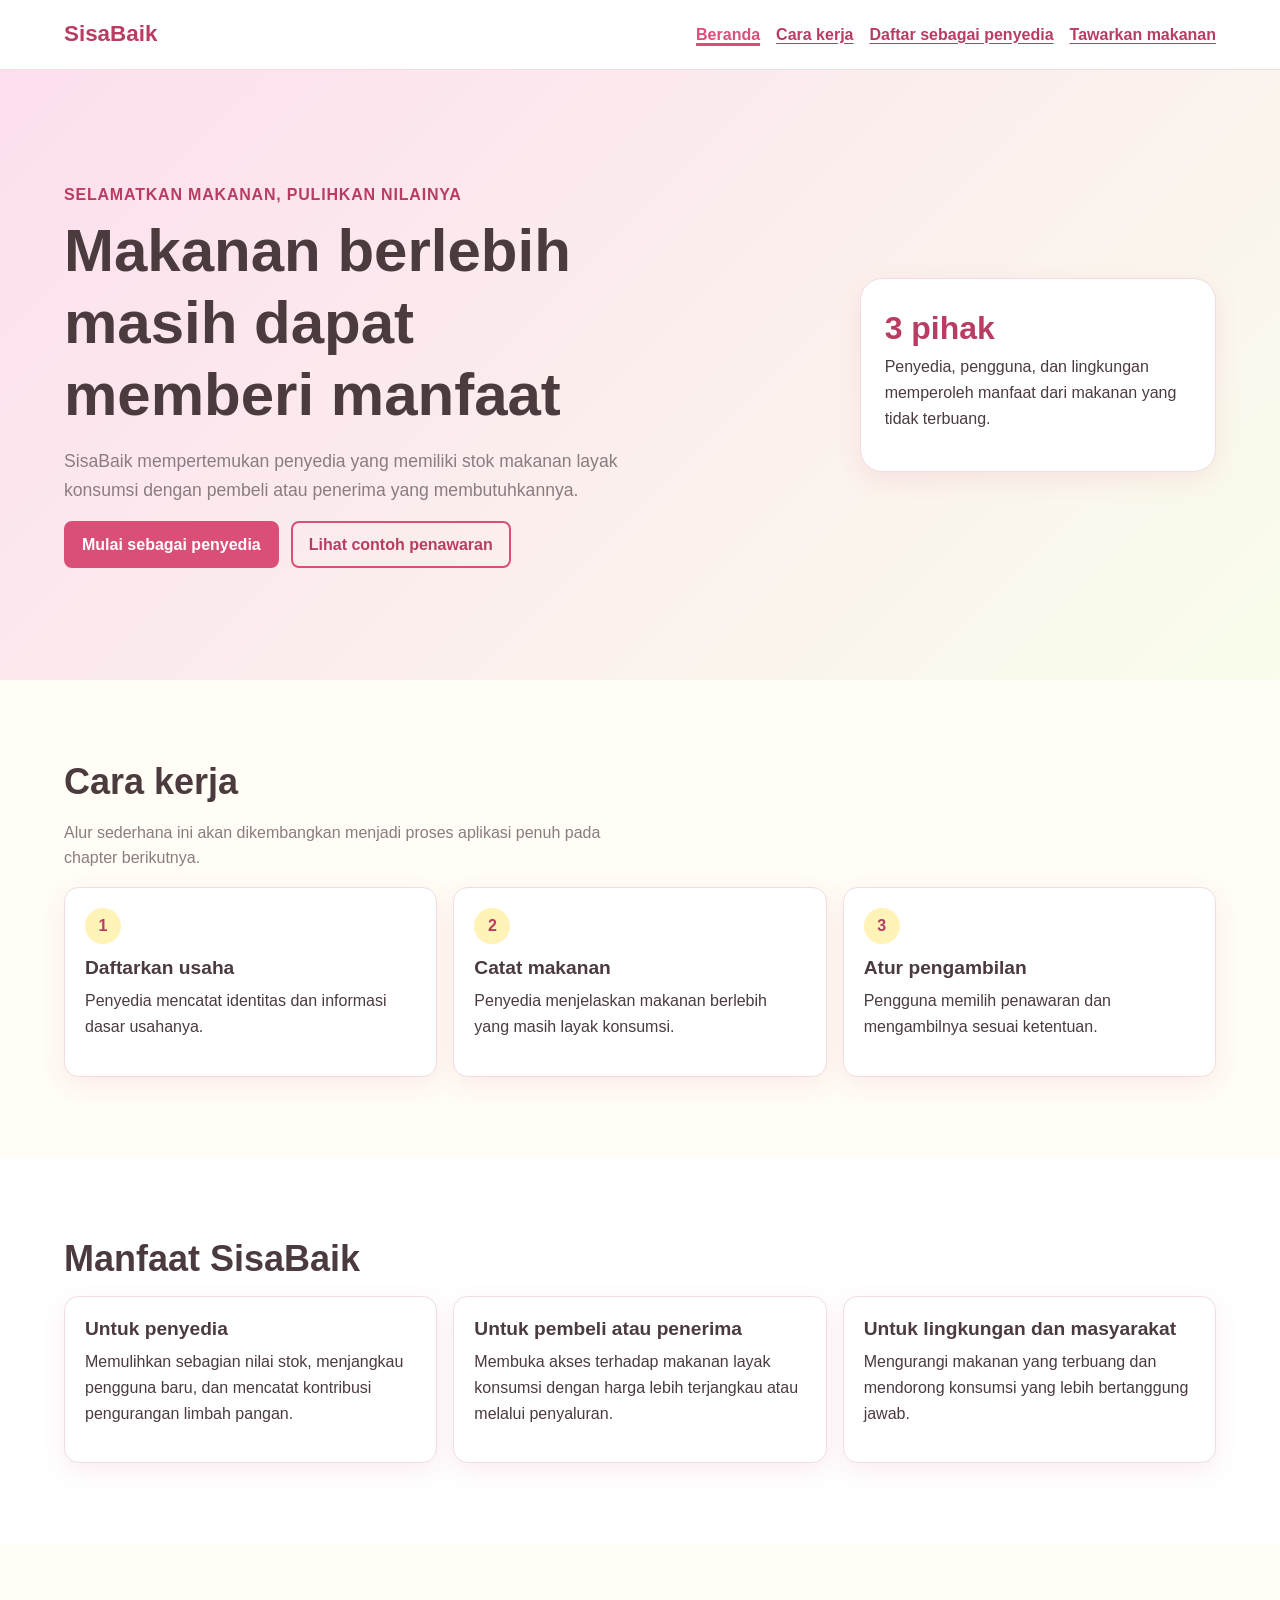
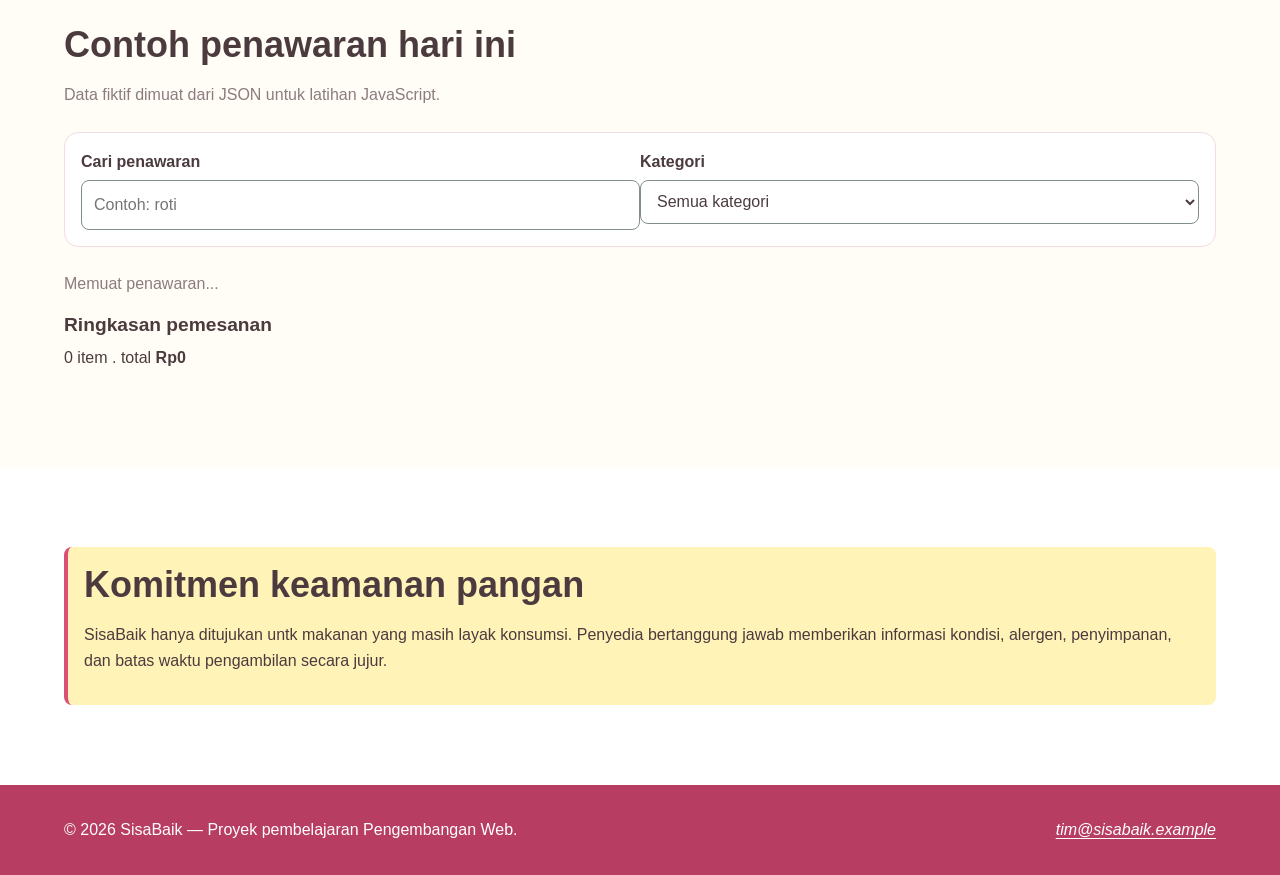
==== commit 1a4e2abd: "feat: add JSON-poweres offer catalog" ====
--- a/index.html
+++ b/index.html
@@ -9,6 +9,7 @@
     >
     <title>Beranda | SisaBaik</title>
     <link rel="stylesheet" href="styles.css">
+    <script src="app.js" defer></script>
   </head>
 
   <body>
@@ -20,18 +21,10 @@
 
         <nav aria-label="Navigasi utama">
           <ul class="nav-list">
-            <li>
-              <a href="index.html" aria-current="page">Beranda</a>
-            </li>
-            <li>
-              <a href="#cara-kerja">Cara kerja</a>
-            </li>
-            <li>
-              <a href="daftar-penyedia.html">Daftar sebagai penyedia</a>
-            </li>
-            <li>
-              <a href="tawarkan-makanan.html">Tawarkan makanan</a>
-            </li>
+            <li><a href="index.html" aria-current="page">Beranda</a></li>
+            <li><a href="#cara-kerja">Cara kerja</a></li>
+            <li><a href="daftar-penyedia.html">Daftar sebagai penyedia</a></li>
+            <li><a href="tawarkan-makanan.html">Tawarkan makanan</a></li>
           </ul>
         </nav>
       </div>
@@ -73,11 +66,7 @@
         </div>
       </section>
 
-      <section
-        class="section"
-        id="cara-kerja"
-        aria-labelledby="judul-cara-kerja"
-      >
+      <section class="section" id="cara-kerja" aria-labelledby="judul-cara-kerja">
         <div class="container">
           <h2 id="judul-cara-kerja">Cara kerja</h2>
 
@@ -147,122 +136,54 @@
         </div>
       </section>
 
-      <section
-        class="section"
-        id="penawaran-contoh"
-        aria-labelledby="judul-penawaran"
-      >
+      <section class="section" id="penawaran-contoh" aria-labelledby="judul-penawaran">
         <div class="container">
           <h2 id="judul-penawaran">Contoh penawaran hari ini</h2>
 
-          <p class="section-intro">
-            Seluruh data berikut bersifat fiktif untuk keperluan pembelajaran.
+          <p class="section-intro">Data fiktif dimuat dari JSON untuk latihan JavaScript.</p>
+          <form class="filter-panel" id="filter-form" role="search">
+          <p>
+            <label for="kata-kunci">Cari penawaran</label><br>
+          <input id="kata-kunci" name="kata_kunci" type="search" placeholder="Contoh: roti">
           </p>
+          <p>
+            <label for="filter-kategori">Kategori</label><br>
+          <select id="filter-kategori" name="kategori">
+            <option value="semua">Semua kategori</option>
+            <option value="makanan-siap-saji">Makanan siap saji</option>
+            <option value="roti-kue">Roti dan kue</option>
+            <option value="buah-sayur">Buah dan sayur</option>
+            <option value="minuman buah">Minuman</option>
+            <option value="kue">kue tradisional</option> 
+            <option value="roti-kue-coklat">Roti dan kue coklat</option>
+            </select>
+          </p>
+          </form>
+          <p id="status-kategori" class="status-message" role="status" aria-live="polite">Memuat penawaran...</p>
 
-          <div class="offer-grid">
-            <article class="offer-card">
-              <div class="offer-card__visual" aria-hidden="true"></div>
-
-              <div class="offer-card__content">
-                <span class="badge">Roti dan kue</span>
-
-                <h3>Paket roti campur</h3>
-
-                <p class="offer-card__meta">
-                  Toko Roti Contoh ·
-                  <data value="8">8 paket</data>
-                </p>
-
-                <p class="offer-card__price">
-                  <del>Rp25.000</del>
-                  <strong>Rp10.000</strong>
-                </p>
-
-                <p>
-                  Batas pengambilan:
-                  <time datetime="2026-09-03T18:00:00+07:00">
-                    3 September 2026, 18.00 WIB
-                  </time>
-                </p>
+          <div class="offer-grid" id="daftar-penawaran"></div>
+          <aside class="cart-summary" aria-labelledby="judul-ringkasan">
+            <h3 id="judul-ringkasan">Ringkasan pemesanan</h3>
+            <p><span id="jumlah-item">0</span> item . total <strong id="total-pesanan">Rp0</strong></p>
+            </aside>
+            </div>
+          </div>
+          </section>
+          
+          <section class="section section-alt" aria-labelledby="judul-keamanan">
+            <div class="container">
+              <div class="notice">
+                <h2 id="judul-keamanan">Komitmen keamanan pangan</h2>
+                <p>SisaBaik hanya ditujukan untk makanan yang masih layak konsumsi. Penyedia bertanggung jawab memberikan
+                  informasi kondisi, alergen, penyimpanan, dan batas waktu pengambilan secara jujur.</p>
+                </div>
               </div>
-            </article>
-
-            <article class="offer-card">
-              <div class="offer-card__visual" aria-hidden="true"></div>
-
-              <div class="offer-card__content">
-                <span class="badge">Makanan siap saji</span>
-
-                <h3>Nasi dan lauk harian</h3>
-
-                <p class="offer-card__meta">
-                  Dapur Contoh ·
-                  <data value="6">6 porsi</data>
-                </p>
-
-                <p class="offer-card__price">
-                  <del>Rp30.000</del>
-                  <strong>Rp15.000</strong>
-                </p>
-
-                <p>
-                  Batas pengambilan:
-                  <time datetime="2026-09-03T19:00:00+07:00">
-                    3 September 2026, 19.00 WIB
-                  </time>
-                </p>
-              </div>
-            </article>
-
-            <article class="offer-card">
-              <div class="offer-card__visual" aria-hidden="true"></div>
-
-              <div class="offer-card__content">
-                <span class="badge">Buah dan sayur</span>
-
-                <h3>Paket buah matang</h3>
-
-                <p class="offer-card__meta">
-                  Toko Buah Contoh ·
-                  <data value="4">4 paket</data>
-                </p>
-
-                <p class="offer-card__price">
-                  <strong>Disalurkan tanpa biaya</strong>
-                </p>
-
-                <p>
-                  Batas pengambilan:
-                  <time datetime="2026-09-03T17:30:00+07:00">
-                    3 September 2026, 17.30 WIB
-                  </time>
-                </p>
-              </div>
-            </article>
-          </div>
-        </div>
-      </section>
-
-      <section class="section section-alt" aria-labelledby="judul-keamanan">
-        <div class="container">
-          <div class="notice">
-            <h2 id="judul-keamanan">Komitmen keamanan pangan</h2>
-
-            <p>
-              SisaBaik hanya ditujukan untuk makanan yang masih layak konsumsi.
-              Penyedia bertanggung jawab memberikan informasi kondisi, alergen,
-              penyimpanan, dan batas waktu pengambilan secara jujur.
-            </p>
-          </div>
-        </div>
-      </section>
-    </main>
+              </section>
+            </main>
 
     <footer class="site-footer">
       <div class="container footer-layout">
-        <p>
-          &copy; 2026 SisaBaik — Proyek pembelajaran Pengembangan Web.
-        </p>
+        <p>&copy; 2026 SisaBaik — Proyek pembelajaran Pengembangan Web.</p>
 
         <address>
           <a href="mailto:tim@sisabaik.example">
--- a/styles.css
+++ b/styles.css
@@ -1,15 +1,15 @@
 :root {
-  --color-primary: #176b4d;
-  --color-primary-dark: #0f4f39;
-  --color-primary-soft: #e8f5ef;
-  --color-accent: #f2b84b;
-  --color-text: #17211b;
-  --color-muted: #52615a;
+  --color-primary: #d94f78;
+  --color-primary-dark: #b83d62;
+  --color-primary-soft: #fff3b8;
+  --color-accent: #f9d978;
+  --color-text: #4b3b3e;
+  --color-muted: #8b7c80;
   --color-surface: #ffffff;
-  --color-background: #f5f8f6;
-  --color-border: #cbd8d1;
-  --color-danger: #a52a2a;
-  --shadow-card: 0 0.5rem 1.5rem rgb(23 33 27 / 10%);
+  --color-background: #fffdf5;
+  --color-border: #f1dce1;
+  --color-danger: #e56b78;
+  --shadow-card: 0 0.5rem 1.5rem rgba(217 79 120 / 10%);
   --radius-small: 0.5rem;
   --radius-medium: 0.9rem;
   --radius-large: 1.4rem;
@@ -141,7 +141,7 @@
 .hero {
   padding-block: clamp(3rem, 10vw, 7rem);
   background:
-    linear-gradient(135deg, rgb(232 245 239 / 95%), rgb(255 255 255 / 92%));
+    linear-gradient(135deg, rgba(253, 221, 238, 0.95), rgba(249, 253, 235, 0.92));
 }
 
 .hero-layout {
@@ -261,7 +261,7 @@
 }
 
 .offer-card__visual {
-  min-height: 8rem;
+  min-height: 4rem;
   background: linear-gradient(
     135deg,
     var(--color-primary),
@@ -420,11 +420,17 @@
   }
 }
 
-@media (min-width: 68rem) {
-  .offer-grid {
-    grid-template-columns: repeat(3, minmax(0, 1fr));
-  }
-}
+  .filter-panel { display:grid; gap:1 rem; margin-block:1.5rem; padding:1rem; border:0.0625rem solid var(--color-border); border-radius:var(--radius-medium); background:var(--color-surface); }
+
+  .filter-panel p { margin:0; }
+  
+  .status-message { min-height:1.6em; color:var(--color-muted);}
+
+  .crat-summary { margin-block-start:1.5rem; padding:1rem; border-radius:var(--radius-medium); background:var(--color-primary-soft); }
+
+  .error-message { color:var(--color-danger); font-weight:700; }
+  @media (min-width:48rem) { .filter-panel {grid-template-columns:repeat(2,minmax(0,1fr)); } }
+
 
 @media (prefers-reduced-motion: reduce) {
   html {
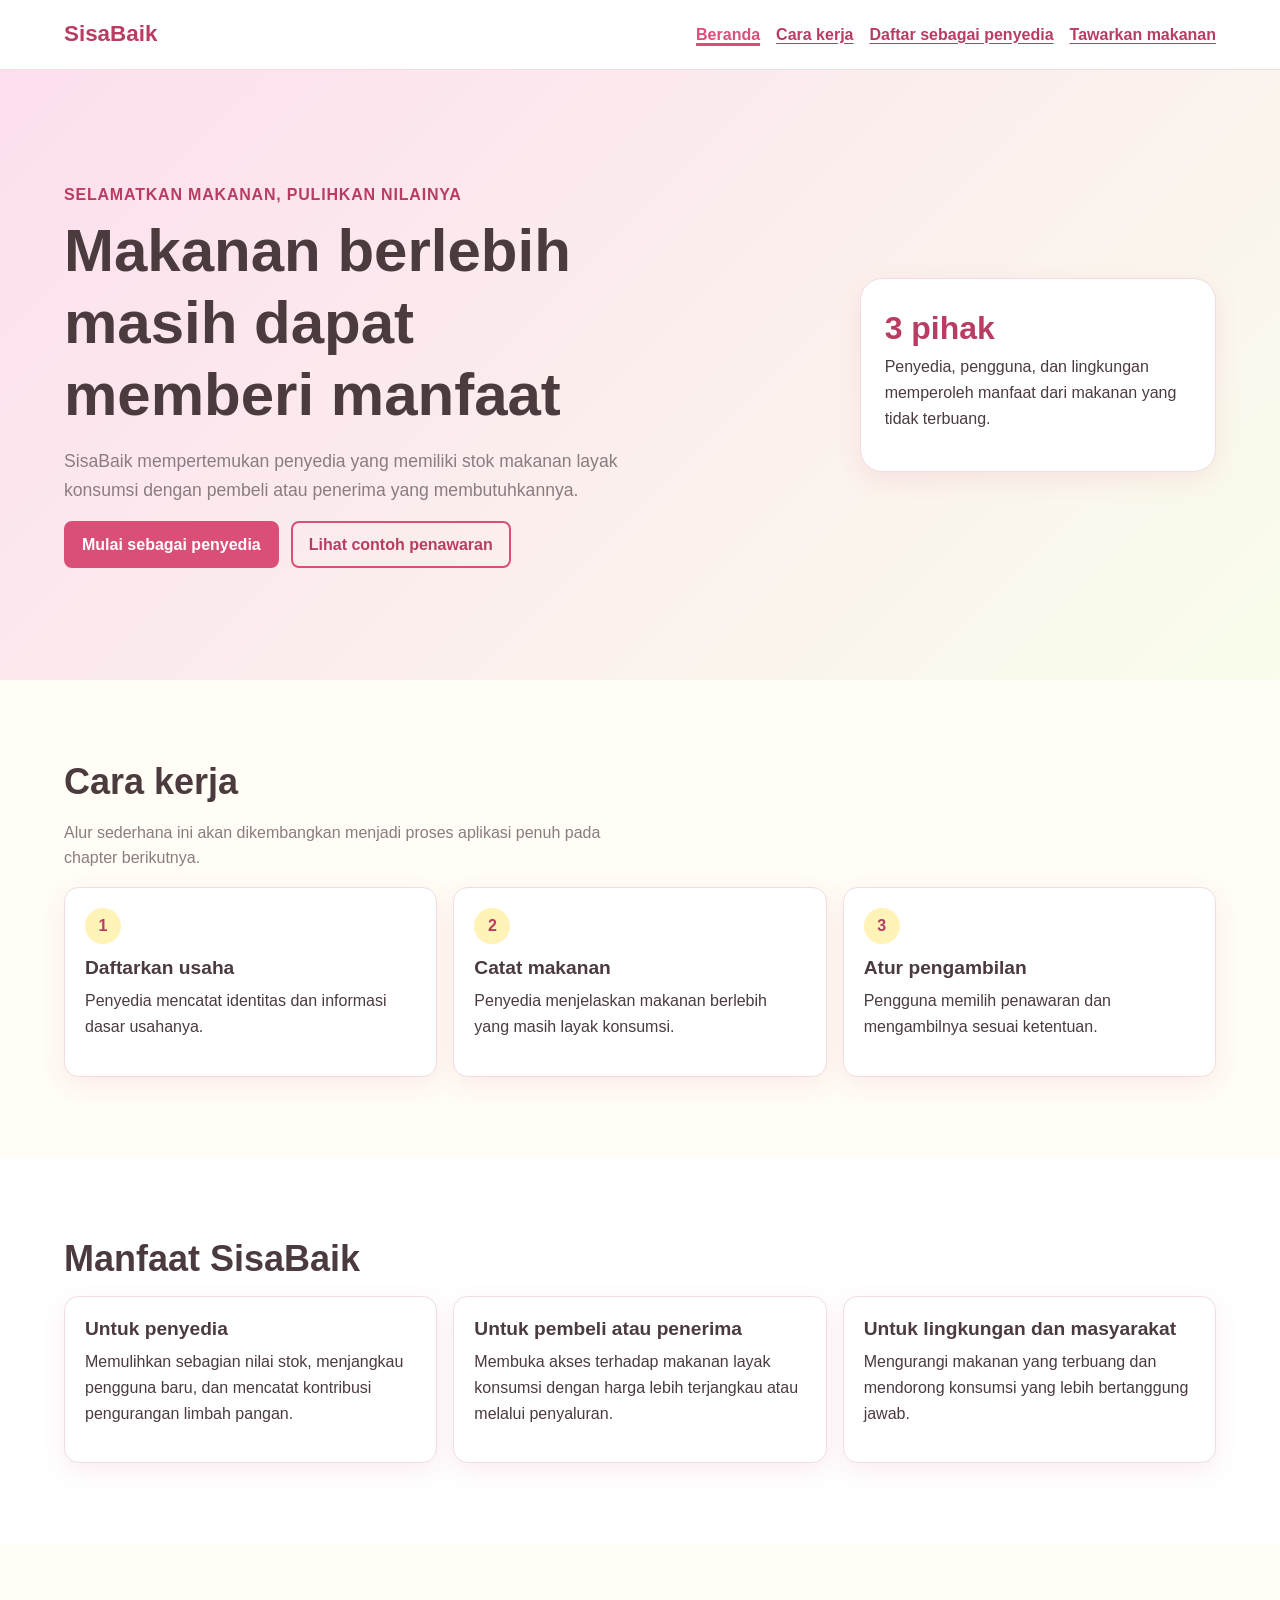
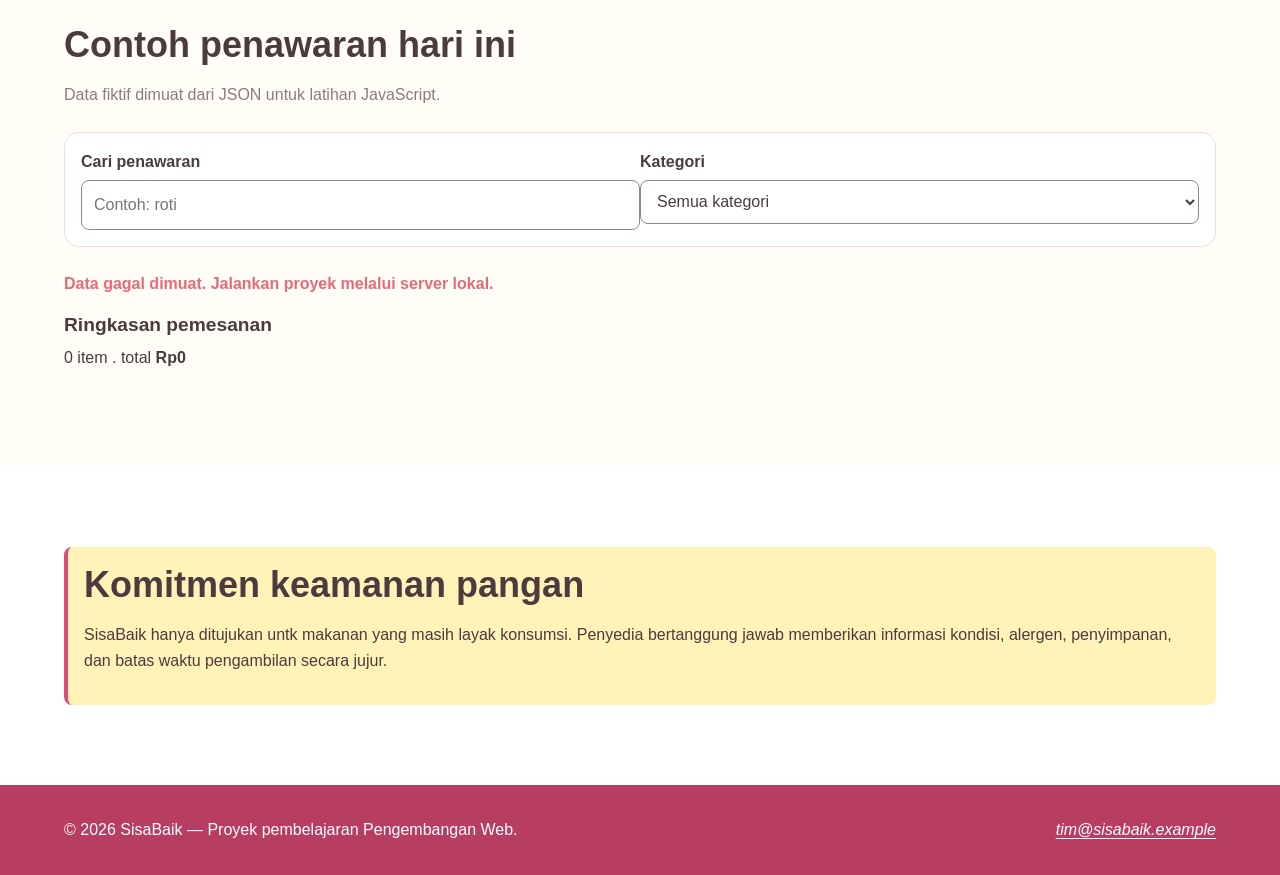
==== commit 34d54f11: "add update index.html daftar-penyedia.html tawarkan-makanan.html" ====
--- a/index.html
+++ b/index.html
@@ -159,7 +159,7 @@
             </select>
           </p>
           </form>
-          <p id="status-kategori" class="status-message" role="status" aria-live="polite">Memuat penawaran...</p>
+          <p id="status-katalog" class="status-message" role="status" aria-live="polite">Memuat penawaran...</p>
 
           <div class="offer-grid" id="daftar-penawaran"></div>
           <aside class="cart-summary" aria-labelledby="judul-ringkasan">
